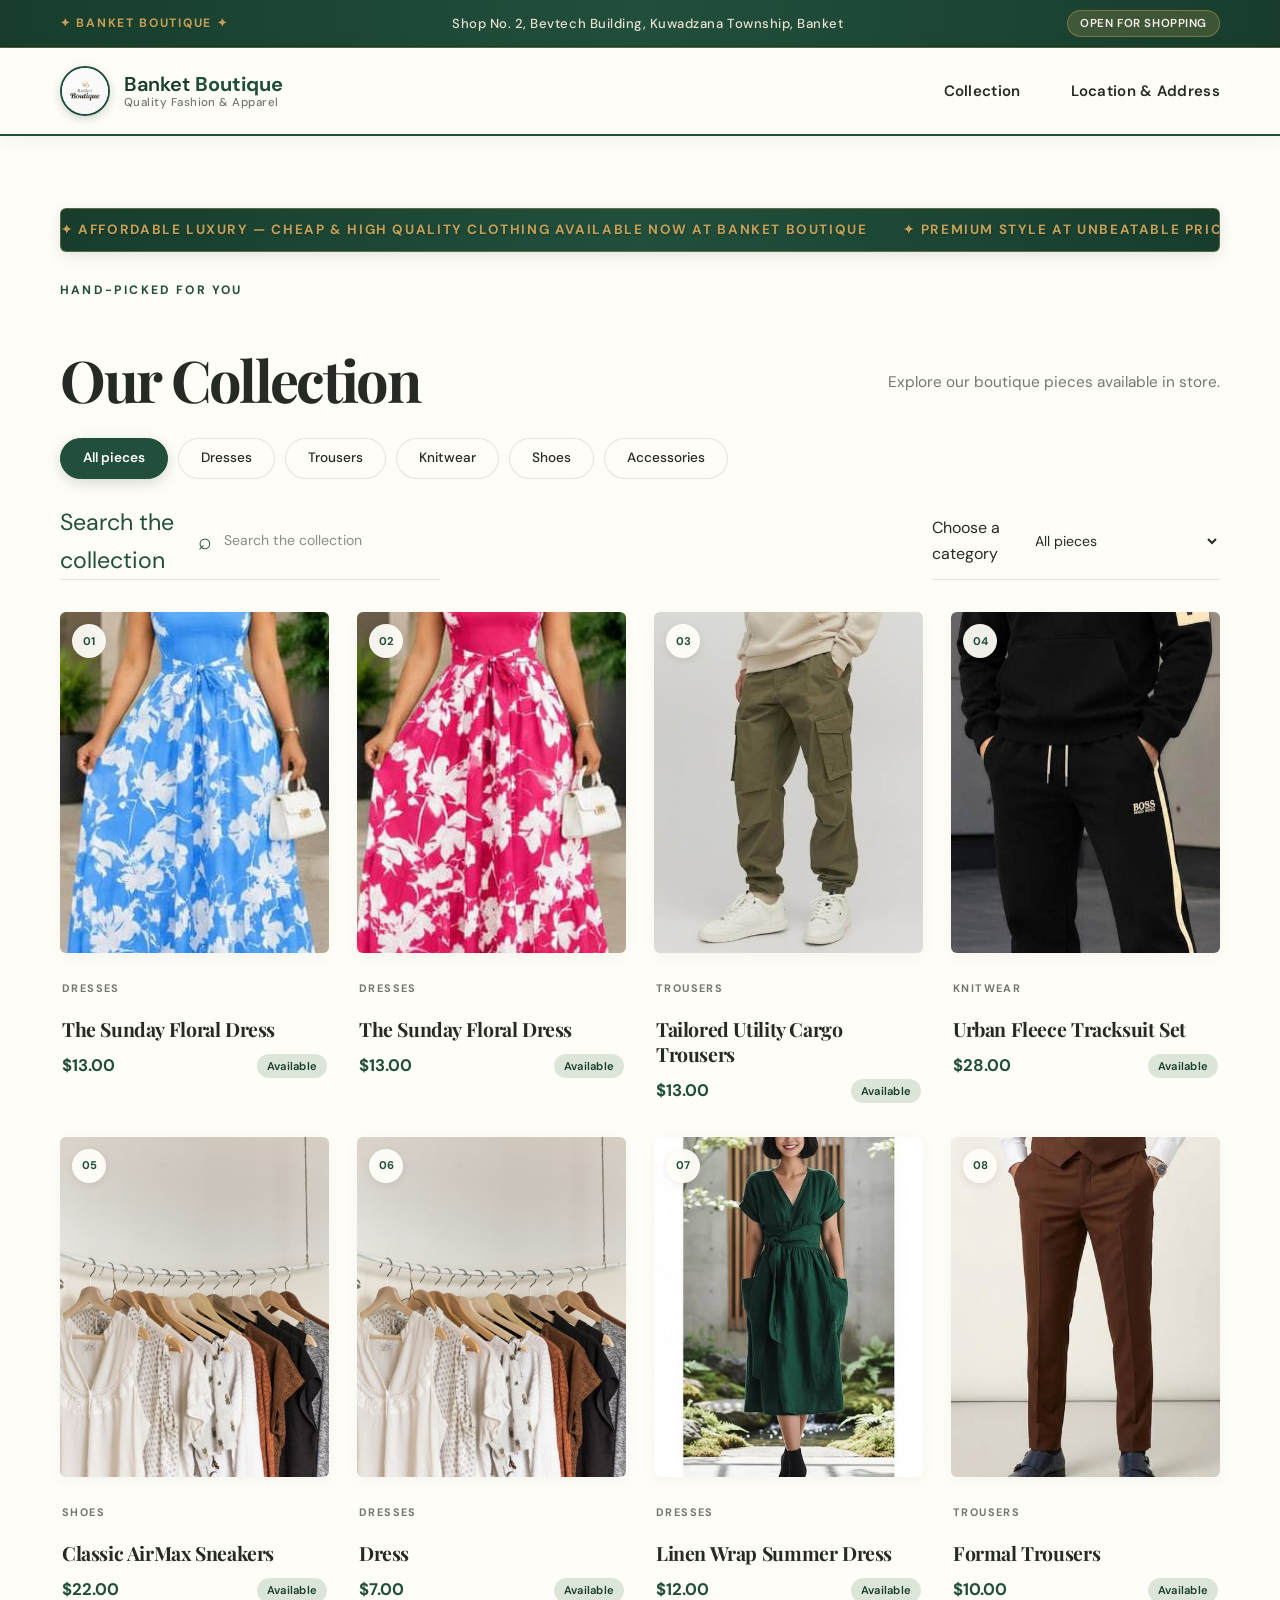
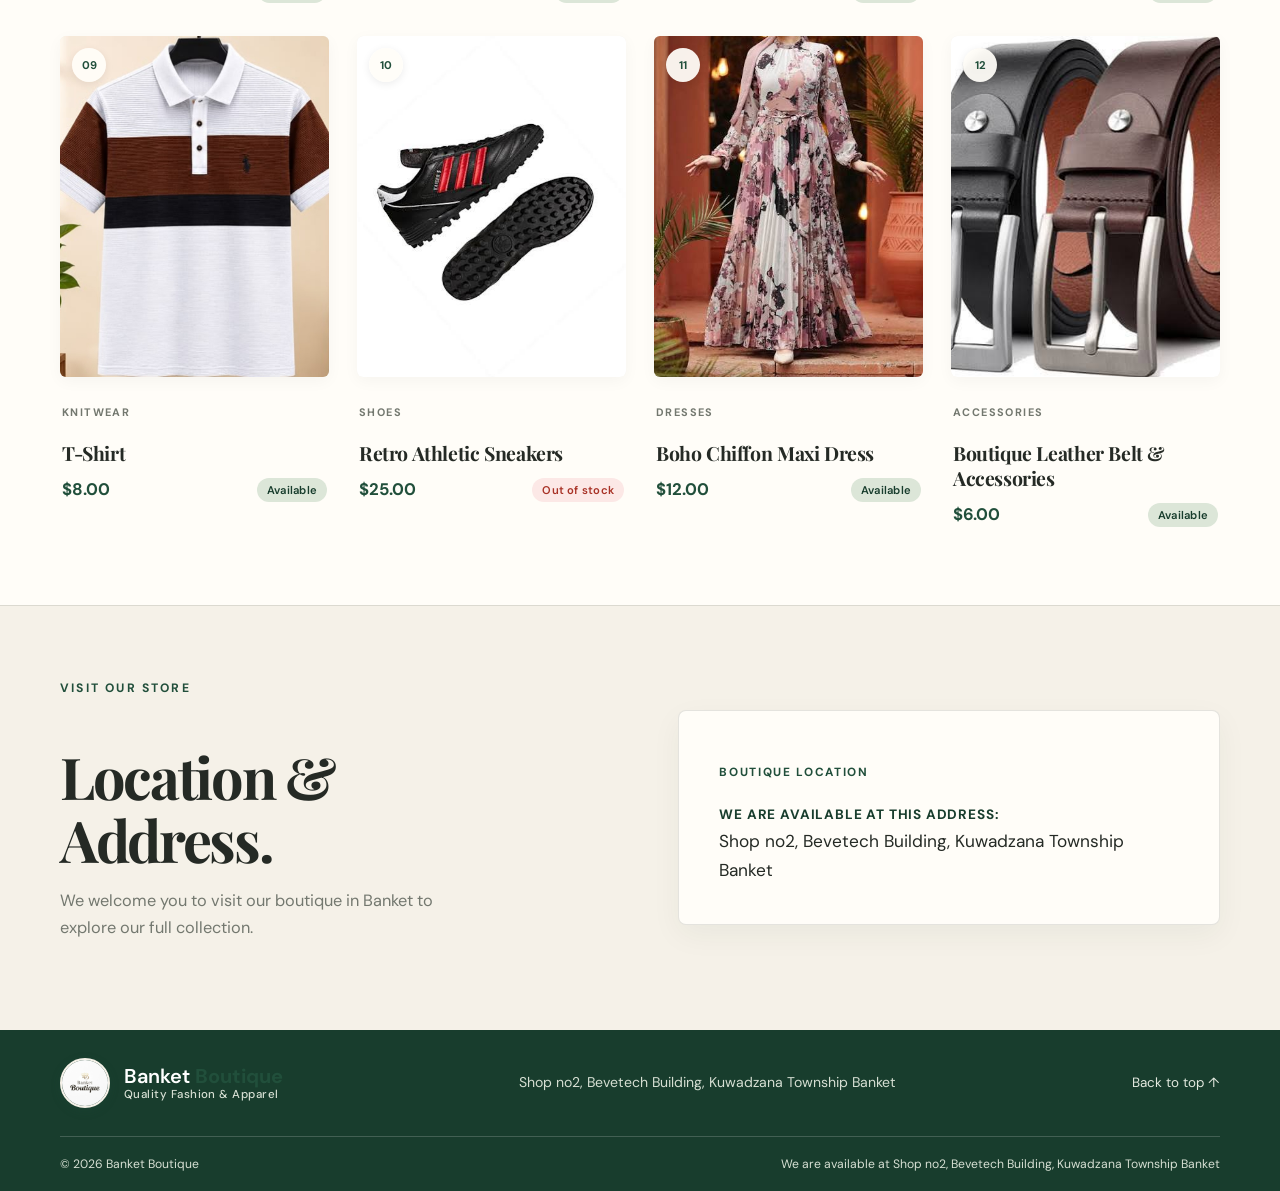
==== index.html @ 7249b6ff "Initial commit - BoutiqueWebsite" ====
<!DOCTYPE html>
<html lang="en">
  <head>
    <meta charset="UTF-8" />
    <meta name="viewport" content="width=device-width, initial-scale=1.0" />

    <meta name="theme-color" content="#214f3b" />

    <meta
      name="description"
      content="Discover the latest boutique styles at Banket Boutique."
    />

    <title>Banket Boutique | Quality Fashion & Apparel</title>

    <!-- Google Fonts -->
    <link rel="preconnect" href="https://fonts.googleapis.com" />
    <link rel="preconnect" href="https://fonts.gstatic.com" crossorigin />

    <link
      href="https://fonts.googleapis.com/css2?family=DM+Sans:wght@400;500;600;700&family=Playfair+Display:wght@500;600;700&display=swap"
      rel="stylesheet"
    />

    <!-- Main stylesheet -->
    <link rel="stylesheet" href="css/style.css" />

    <!-- Catalogue JavaScript -->
    <script src="js/store.js" defer></script>
  </head>

  <body>

    <!-- =====================================================
         ATTRACTIVE GREEN BELT ANNOUNCEMENT
    ====================================================== -->
    <div class="top-green-belt">
      <div class="container belt-content">
        <span class="belt-badge">✦ BANKET BOUTIQUE ✦</span>
        <span class="belt-text">Shop No. 2, Bevtech Building, Kuwadzana Township, Banket</span>
        <span class="belt-tag">Open for Shopping</span>
      </div>
    </div>


    <!-- =====================================================
         HEADER / NAVIGATION
    ====================================================== -->
    <header class="site-header">

      <div class="container nav-wrap">

        <!-- Brand with Shop Logo -->
        <a
          class="brand"
          href="#collection"
          aria-label="Banket Boutique home"
        >
          <img
            src="images/logo.jpeg"
            alt="Banket Boutique Shop Logo"
            class="shop-logo"
          />

          <div class="brand-text">
            <span>Banket <strong>Boutique</strong></span>
            <small class="brand-sub">Quality Fashion & Apparel</small>
          </div>
        </a>


        <!-- Mobile navigation button -->
        <button
          class="nav-toggle"
          type="button"
          aria-label="Open navigation"
          aria-expanded="false"
          aria-controls="mainNav"
        >
          <span></span>
          <span></span>
          <span></span>
        </button>


        <!-- Navigation -->
        <nav
          class="main-nav"
          id="mainNav"
          aria-label="Main navigation"
        >
          <a href="#collection">Collection</a>
          <a href="#contact">Location & Address</a>
        </nav>

      </div>

    </header>


    <!-- =====================================================
         MAIN
    ====================================================== -->
    <main>

      <!-- ===================================================
           COLLECTION SECTION
      ==================================================== -->
      <section
        class="collection section-space"
        id="collection"
      >

        <div class="container">

          <!-- MOVING GOLD TEXT GREEN BELT -->
          <div class="collection-green-belt" aria-label="Boutique Announcement">
            <div class="marquee-track">
              <div class="marquee-content">
                <span>✦ AFFORDABLE LUXURY — Cheap & High Quality Clothing Available Now at Banket Boutique</span>
                <span>✦ Premium Style at Unbeatable Prices</span>
                <span>✦ Visit Us at Shop No. 2, Bevtech Building, Kuwadzana Township, Banket</span>
                <span>✦ New Arrivals Everyday</span>
                <span>✦ AFFORDABLE LUXURY — Cheap & High Quality Clothing Available Now at Banket Boutique</span>
                <span>✦ Premium Style at Unbeatable Prices</span>
                <span>✦ Visit Us at Shop No. 2, Bevtech Building, Kuwadzana Township, Banket</span>
                <span>✦ New Arrivals Everyday</span>
              </div>
            </div>
          </div>

          <!-- Collection heading -->
          <div class="section-top">

            <div>

              <p class="eyebrow">
                Hand-picked for you
              </p>

              <h2>
                Our Collection
              </h2>

            </div>

            <p class="section-intro">
              Explore our boutique pieces available in store.
            </p>

          </div>


          <!-- =================================================
               CATEGORY PILLS & SEARCH FILTER
          ================================================== -->
          <div
            class="category-pills"
            id="categoryPills"
            role="tablist"
            aria-label="Filter collection by category"
          ></div>

          <div class="catalog-tools">

            <!-- Search -->
            <label class="search-box">

              <span class="sr-only">
                Search the collection
              </span>

              <span aria-hidden="true">
                ⌕
              </span>

              <input
                id="productSearch"
                type="search"
                placeholder="Search the collection"
              />

            </label>


            <!-- Category Select -->
            <label class="category-box">

              <span class="sr-only">
                Choose a category
              </span>

              <select
                id="categoryFilter"
                aria-label="Filter by category"
              >
                <option value="All">
                  All pieces
                </option>
              </select>

            </label>

          </div>


          <!-- =================================================
               PRODUCT GRID
          ================================================== -->
          <div
            class="product-grid"
            id="productGrid"
            aria-live="polite"
          ></div>

        </div>

      </section>


      <!-- ===================================================
           CONTACT SECTION
      ==================================================== -->
      <section
        class="contact section-space"
        id="contact"
      >

        <div class="container contact-layout">

          <!-- Contact introduction -->
          <div>

            <p class="eyebrow">
              Visit Our Store
            </p>

            <h2>
              Location &<br />
              <span>Address.</span>
            </h2>

            <p class="contact-copy">
              We welcome you to visit our boutique in Banket to explore our full collection.
            </p>

          </div>


          <!-- Contact details card -->
          <div class="contact-card">

            <p class="contact-label">
              Boutique Location
            </p>

            <p
              class="contact-address"
              data-contact-address
            >
              <strong>We are available at this address:</strong><br />
              Shop No. 2, Bevtech Building, Kuwadzana Township Banket
            </p>

          </div>

        </div>

      </section>

    </main>


    <!-- =====================================================
         FOOTER
    ====================================================== -->
    <footer class="site-footer">

      <div class="container footer-top">

        <!-- Footer brand with Logo -->
        <a
          class="brand brand-footer"
          href="#collection"
        >
          <img
            src="images/logo.jpeg"
            alt="Banket Boutique Logo"
            class="shop-logo"
          />

          <div class="brand-text">
            <span>Banket <strong>Boutique</strong></span>
            <small class="brand-sub" style="color: #d6dfd3;">Quality Fashion & Apparel</small>
          </div>
        </a>

        <p>
          Shop no2, Bevetech Building, Kuwadzana Township Banket
        </p>

        <a
          class="footer-top-link"
          href="#collection"
        >
          Back to top ↑
        </a>

      </div>


      <!-- Footer bottom -->
      <div class="container footer-bottom">

        <span>
          ©
          <span id="currentYear"></span>
          Banket Boutique
        </span>

        <span>
          We are available at Shop no2, Bevetech Building, Kuwadzana Township Banket
        </span>

      </div>

    </footer>


    <!-- =====================================================
         PRODUCT DETAILS MODAL
    ====================================================== -->
    <div
      class="product-modal"
      id="productModal"
      aria-hidden="true"
    >

      <!-- Dark background -->
      <div
        class="modal-backdrop"
        data-close-modal
      ></div>

      <!-- Modal Dialog -->
      <section
        class="modal-dialog"
        role="dialog"
        aria-modal="true"
        aria-labelledby="modalProductName"
      >

        <button
          class="modal-close"
          type="button"
          aria-label="Close product details"
        >
          ×
        </button>

        <div id="modalContent"></div>

      </section>

    </div>

  </body>
</html>
---- css/style.css ----
:root {
  --green: #214f3b;
  --green-deep: #183d2d;
  --green-soft: #dce6d8;
  --beige: #f5f1e8;
  --beige-dark: #e9e2d4;
  --paper: #fffdf8;
  --ink: #252a25;
  --muted: #73786f;
  --gold: #c5a059;
  --line: rgba(37, 42, 37, 0.12);
  --serif: "Playfair Display", Georgia, serif;
  --sans: "DM Sans", Arial, sans-serif;
  --shadow: 0 20px 60px rgba(24, 61, 45, 0.12);
}

* {
  box-sizing: border-box;
}

html {
  scroll-behavior: smooth;
  scroll-padding-top: 5.5rem;
}

body {
  margin: 0;
  background: var(--paper);
  color: var(--ink);
  font-family: var(--sans);
  line-height: 1.65;
}

body.modal-open {
  overflow: hidden;
}

a {
  color: inherit;
  text-decoration: none;
}

button,
input,
select {
  font: inherit;
}

button,
select {
  cursor: pointer;
}

img {
  display: block;
  max-width: 100%;
}

.container {
  width: min(1160px, calc(100% - 48px));
  margin-inline: auto;
}

.section-space {
  padding-block: 72px;
}


/* =========================
   ATTRACTIVE GREEN BELT ANNOUNCEMENT
========================= */

.top-green-belt {
  background: linear-gradient(90deg, #183d2d 0%, #214f3b 50%, #183d2d 100%);
  color: #f5f1e8;
  font-size: 0.82rem;
  letter-spacing: 0.04em;
  padding-block: 10px;
  border-bottom: 1px solid rgba(197, 160, 89, 0.35);
  box-shadow: inset 0 -1px 0 rgba(0, 0, 0, 0.15);
}

.belt-content {
  display: flex;
  align-items: center;
  justify-content: space-between;
  gap: 16px;
  flex-wrap: wrap;
}

.belt-badge {
  color: var(--gold);
  font-weight: 700;
  letter-spacing: 0.14em;
  text-transform: uppercase;
  font-size: 0.76rem;
  text-shadow: 0 1px 2px rgba(0, 0, 0, 0.2);
}

.belt-text {
  font-weight: 500;
  color: #e9e2d4;
}

.belt-tag {
  background: rgba(197, 160, 89, 0.22);
  color: #f5f1e8;
  border: 1px solid rgba(197, 160, 89, 0.45);
  padding: 3px 12px;
  border-radius: 20px;
  font-size: 0.72rem;
  font-weight: 600;
  letter-spacing: 0.05em;
  text-transform: uppercase;
}


/* =========================
   HEADER / NAVIGATION WITH SHOP LOGO
========================= */

.site-header {
  position: sticky;
  top: 0;
  z-index: 30;
  background: rgba(255, 253, 248, 0.95);
  border-bottom: 2px solid var(--green);
  backdrop-filter: blur(16px);
  -webkit-backdrop-filter: blur(16px);
  box-shadow: 0 4px 20px rgba(0, 0, 0, 0.05);
}

.nav-wrap {
  min-height: 86px;
  display: flex;
  align-items: center;
  justify-content: space-between;
  gap: 24px;
}

.brand {
  display: inline-flex;
  align-items: center;
  gap: 14px;
  color: var(--green-deep);
  font-size: 1.25rem;
  font-weight: 600;
  white-space: nowrap;
}

.shop-logo {
  width: 50px;
  height: 50px;
  object-fit: cover;
  border-radius: 50%;
  border: 2px solid var(--green);
  box-shadow: 0 3px 10px rgba(33, 79, 59, 0.22);
  transition: transform 240ms ease, box-shadow 240ms ease;
}

.brand:hover .shop-logo {
  transform: scale(1.06) rotate(3deg);
  box-shadow: 0 5px 16px rgba(33, 79, 59, 0.35);
}

.brand-text {
  display: flex;
  flex-direction: column;
  line-height: 1.15;
}

.brand-text strong {
  color: var(--green);
}

.brand-sub {
  color: var(--muted);
  font-size: 0.72rem;
  font-weight: 500;
  letter-spacing: 0.04em;
}

.main-nav {
  display: flex;
  align-items: center;
  gap: clamp(24px, 4vw, 50px);
  font-size: 0.94rem;
  font-weight: 600;
  letter-spacing: 0.02em;
}

.main-nav a {
  position: relative;
  padding-block: 8px;
  color: var(--ink);
  transition: color 180ms ease;
}

.main-nav a:hover {
  color: var(--green);
}

.main-nav a::after {
  position: absolute;
  right: 0;
  bottom: 0;
  left: 0;
  height: 2px;
  background: var(--green);
  content: "";
  transform: scaleX(0);
  transform-origin: left;
  transition: transform 200ms ease;
}

.main-nav a:hover::after,
.main-nav a:focus-visible::after {
  transform: scaleX(1);
}

.nav-toggle {
  display: none;
  width: 46px;
  height: 46px;
  padding: 12px;
  border: 1px solid var(--line);
  border-radius: 50%;
  background: var(--paper);
}

.nav-toggle span {
  display: block;
  height: 2px;
  margin-block: 4px;
  background: var(--green);
  transition: transform 160ms ease;
}


/* =========================
   COLLECTION & CATEGORY PILLS
========================= */

/* Collection Moving Gold Marquee Green Belt */
.collection-green-belt {
  background: linear-gradient(90deg, #183d2d 0%, #214f3b 50%, #183d2d 100%);
  border-radius: 6px;
  overflow: hidden;
  margin-bottom: 28px;
  padding-block: 10px;
  border: 1px solid rgba(197, 160, 89, 0.4);
  box-shadow: 0 4px 14px rgba(24, 61, 45, 0.12);
}

.marquee-track {
  display: flex;
  overflow: hidden;
  user-select: none;
  width: 100%;
}

.marquee-content {
  display: flex;
  align-items: center;
  gap: 36px;
  white-space: nowrap;
  animation: marqueeScroll 22s linear infinite;
}

.marquee-content span {
  color: var(--gold, #c5a059);
  font-size: 0.84rem;
  font-weight: 700;
  letter-spacing: 0.12em;
  text-transform: uppercase;
  text-shadow: 0 1px 2px rgba(0, 0, 0, 0.3);
}

@keyframes marqueeScroll {
  0% { transform: translateX(0); }
  100% { transform: translateX(-50%); }
}

.eyebrow {
  margin: 0 0 12px;
  color: var(--green);
  font-size: 0.76rem;
  font-weight: 700;
  letter-spacing: 0.18em;
  text-transform: uppercase;
}

h2 {
  font-family: var(--serif);
  margin-bottom: 0;
  font-size: clamp(2.4rem, 4.5vw, 3.8rem);
  letter-spacing: -0.04em;
  line-height: 1.08;
  color: var(--ink);
}

.section-top {
  display: flex;
  align-items: flex-end;
  justify-content: space-between;
  gap: 36px;
  margin-bottom: 28px;
}

.section-intro {
  max-width: 380px;
  color: var(--muted);
  font-size: 0.96rem;
}

.category-pills {
  display: flex;
  flex-wrap: wrap;
  gap: 10px;
  margin-bottom: 24px;
}

.category-pill {
  padding: 8px 22px;
  border: 1px solid var(--line);
  border-radius: 40px;
  background: var(--paper);
  color: var(--ink);
  font-size: 0.85rem;
  font-weight: 500;
  transition: all 180ms ease;
}

.category-pill:hover {
  background: var(--beige);
  border-color: var(--green);
  color: var(--green);
}

.category-pill.is-active {
  background: var(--green);
  border-color: var(--green);
  color: white;
  font-weight: 600;
  box-shadow: 0 4px 14px rgba(33, 79, 59, 0.2);
}

.catalog-tools {
  display: flex;
  justify-content: space-between;
  gap: 16px;
  margin-bottom: 32px;
}

.search-box,
.category-box {
  min-height: 48px;
  display: flex;
  align-items: center;
  border-bottom: 1px solid var(--line);
  transition: border-color 180ms ease;
}

.search-box:focus-within,
.category-box:focus-within {
  border-bottom-color: var(--green);
}

.search-box {
  width: min(380px, 100%);
  gap: 10px;
  color: var(--green);
  font-size: 1.45rem;
}

.search-box input,
.category-box select {
  width: 100%;
  border: 0;
  outline: 0;
  background: transparent;
  color: var(--ink);
  font-size: 0.88rem;
}

.search-box input::placeholder {
  color: #898d85;
}

.category-box select {
  min-width: 150px;
  padding: 10px 28px 10px 10px;
}


/* =========================
   PRODUCTS & LIVE ANIMATED PHOTOS
========================= */

.product-grid {
  display: grid;
  grid-template-columns: repeat(4, minmax(0, 1fr));
  gap: 28px;
}

.product-card {
  min-width: 0;
}

.product-card-button {
  width: 100%;
  padding: 0;
  border: 0;
  background: transparent;
  color: inherit;
  text-align: left;
  cursor: pointer;
  display: block;
}

/* Live Floating Photo Animation */
@keyframes liveFloat {
  0% { transform: scale(1) translateY(0px); }
  50% { transform: scale(1.025) translateY(-5px); }
  100% { transform: scale(1) translateY(0px); }
}

.live-photo-container {
  position: relative;
  overflow: hidden;
  aspect-ratio: 0.79;
  background: var(--beige);
  border-radius: 6px;
  box-shadow: 0 4px 16px rgba(0, 0, 0, 0.04);
}

.live-photo {
  width: 100%;
  height: 100%;
  object-fit: cover;
  object-position: center;
  transition: transform 400ms ease, filter 400ms ease;
}

.product-card-button:hover .live-photo,
.product-card-button:focus-visible .live-photo {
  animation: liveFloat 3s ease-in-out infinite;
  filter: brightness(1.03) contrast(1.02);
}

.product-number {
  position: absolute;
  top: 12px;
  left: 12px;
  display: grid;
  width: 34px;
  height: 34px;
  place-items: center;
  border-radius: 50%;
  background: rgba(255, 253, 248, 0.94);
  color: var(--green);
  font-size: 0.7rem;
  font-weight: 700;
  box-shadow: 0 2px 8px rgba(0, 0, 0, 0.08);
  backdrop-filter: blur(4px);
}

.quick-view-badge {
  position: absolute;
  right: 12px;
  bottom: 12px;
  padding: 6px 14px;
  border-radius: 20px;
  background: rgba(255, 253, 248, 0.94);
  color: var(--green-deep);
  font-size: 0.72rem;
  font-weight: 700;
  letter-spacing: 0.04em;
  opacity: 0;
  transform: translateY(6px);
  transition: opacity 200ms ease, transform 200ms ease;
  backdrop-filter: blur(4px);
}

.product-card-button:hover .quick-view-badge,
.product-card-button:focus-visible .quick-view-badge {
  opacity: 1;
  transform: translateY(0);
}

.product-details {
  padding: 16px 2px 4px;
}

.product-category {
  margin-bottom: 5px;
  color: var(--muted);
  font-size: 0.68rem;
  font-weight: 700;
  letter-spacing: 0.13em;
  text-transform: uppercase;
}

.product-details h3 {
  font-family: var(--serif);
  margin-bottom: 10px;
  font-size: 1.22rem;
  letter-spacing: -0.02em;
  line-height: 1.28;
  color: var(--ink);
  transition: color 160ms ease;
}

.product-card-button:hover h3 {
  color: var(--green);
}

.product-footer {
  display: flex;
  align-items: center;
  justify-content: space-between;
  gap: 8px;
}

.product-price {
  color: var(--green);
  font-size: 1.05rem;
  font-weight: 700;
}

.availability {
  padding: 3px 10px;
  border-radius: 20px;
  font-size: 0.7rem;
  font-weight: 600;
  letter-spacing: 0.02em;
  background: var(--green-soft);
  color: var(--green-deep);
}

.availability.is-unavailable {
  background: #fce8e6;
  color: #a83226;
}

.empty-message {
  grid-column: 1 / -1;
  padding: 50px 20px;
  background: var(--beige);
  color: var(--muted);
  text-align: center;
  border-radius: 6px;
}


/* =========================
   CONTACT SECTION
========================= */

.contact {
  background: var(--beige);
  border-top: 1px solid var(--line);
}

.contact-layout {
  display: grid;
  grid-template-columns: 1fr 1fr;
  align-items: center;
  gap: clamp(36px, 6vw, 80px);
}

.contact-copy {
  max-width: 400px;
  margin-top: 18px;
  color: var(--muted);
  font-size: 1.02rem;
}

.contact-card {
  padding: 40px;
  border: 1px solid var(--line);
  border-radius: 8px;
  background: var(--paper);
  box-shadow: 0 10px 30px rgba(24, 61, 45, 0.05);
}

.contact-label {
  margin-bottom: 16px;
  color: var(--green);
  font-size: 0.74rem;
  font-weight: 700;
  letter-spacing: 0.14em;
  text-transform: uppercase;
}

.contact-address {
  margin: 0;
  color: var(--ink);
  font-size: 1.08rem;
  line-height: 1.65;
}

.contact-address strong {
  color: var(--green-deep);
  font-size: 0.85rem;
  letter-spacing: 0.06em;
  text-transform: uppercase;
}


/* =========================
   FOOTER
========================= */

.site-footer {
  background: var(--green-deep);
  color: #fffdf8;
}

.footer-top,
.footer-bottom {
  display: flex;
  align-items: center;
  justify-content: space-between;
  gap: 20px;
}

.footer-top {
  min-height: 105px;
  padding-block: 28px;
}

.brand-footer {
  color: white;
}

.brand-footer .shop-logo {
  border-color: var(--beige);
}

.footer-top p {
  margin: 0;
  color: #d6dfd3;
  font-size: 0.88rem;
}

.footer-top-link {
  color: #e3e9df;
  font-size: 0.84rem;
}

.footer-bottom {
  min-height: 55px;
  border-top: 1px solid rgba(255, 255, 255, 0.18);
  color: #d6dfd3;
  font-size: 0.76rem;
}


/* =========================
   PRODUCT MODAL
========================= */

.product-modal {
  position: fixed;
  z-index: 50;
  inset: 0;
  display: grid;
  place-items: center;
  padding: 20px;
  visibility: hidden;
  opacity: 0;
  transition: opacity 180ms ease, visibility 180ms ease;
}

.product-modal.is-open {
  visibility: visible;
  opacity: 1;
}

.modal-backdrop {
  position: absolute;
  inset: 0;
  background: rgba(15, 32, 23, 0.68);
}

.modal-dialog {
  position: relative;
  z-index: 1;
  width: min(780px, 100%);
  max-height: min(720px, 92svh);
  overflow: auto;
  padding: 28px;
  background: var(--paper);
  border-radius: 8px;
  box-shadow: var(--shadow);
}

.modal-close {
  position: absolute;
  z-index: 2;
  top: 10px;
  right: 12px;
  width: 42px;
  height: 42px;
  border: 0;
  border-radius: 50%;
  background: var(--paper);
  color: var(--green);
  font-size: 1.8rem;
}

#modalContent {
  display: grid;
  grid-template-columns: 1fr 0.85fr;
  align-items: center;
  gap: 30px;
}

.modal-image {
  width: 100%;
  max-height: 540px;
  aspect-ratio: 0.8;
  object-fit: cover;
  object-position: center;
  background: var(--beige);
  border-radius: 6px;
}

.modal-info {
  padding: 18px 8px;
}

.modal-info h2 {
  font-family: var(--serif);
  margin-bottom: 15px;
  font-size: clamp(2rem, 4vw, 3rem);
}

.modal-price {
  margin-bottom: 8px;
  color: var(--green);
  font-size: 1.25rem;
  font-weight: 700;
}

.modal-availability {
  margin-bottom: 18px;
  font-size: 0.85rem;
  font-weight: 600;
}

.modal-availability.is-available {
  color: var(--green);
}

.modal-availability.is-unavailable {
  color: #a83226;
}

.modal-note {
  margin-bottom: 24px;
  color: var(--muted);
  font-size: 0.92rem;
  line-height: 1.6;
}


/* =========================
   RESPONSIVE MEDIA QUERIES
========================= */

@media (max-width: 900px) {
  .product-grid {
    grid-template-columns: repeat(2, minmax(0, 1fr));
    gap: 20px;
  }

  .contact-layout {
    grid-template-columns: 1fr;
    gap: 30px;
  }
}

@media (max-width: 640px) {
  .container {
    width: min(100% - 32px, 520px);
  }

  .belt-content {
    justify-content: center;
    text-align: center;
    gap: 6px;
  }

  .section-space {
    padding-block: 54px;
  }

  .nav-wrap {
    min-height: 72px;
  }

  .shop-logo {
    width: 42px;
    height: 42px;
  }

  .brand-text {
    font-size: 1.1rem;
  }

  .nav-toggle {
    display: block;
  }

  .main-nav {
    position: absolute;
    top: calc(100% + 8px);
    right: 16px;
    left: 16px;
    display: none;
    align-items: stretch;
    gap: 0;
    padding: 8px 20px;
    border: 1px solid var(--line);
    border-radius: 8px;
    background: var(--paper);
    box-shadow: var(--shadow);
  }

  .main-nav.is-open {
    display: flex;
    flex-direction: column;
  }

  .main-nav a {
    padding-block: 13px;
    border-bottom: 1px solid var(--line);
  }

  .main-nav a:last-child {
    border-bottom: 0;
  }

  .main-nav a::after {
    display: none;
  }

  .category-pills {
    gap: 8px;
    margin-bottom: 18px;
  }

  .category-pill {
    padding: 6px 14px;
    font-size: 0.78rem;
  }

  .catalog-tools {
    align-items: stretch;
    flex-direction: column;
    gap: 8px;
  }

  .search-box,
  .category-box {
    width: 100%;
  }

  .product-grid {
    gap: 20px 12px;
  }

  .contact-card {
    padding: 24px 20px;
  }

  .footer-top,
  .footer-bottom {
    align-items: flex-start;
    flex-direction: column;
  }

  .footer-top {
    gap: 12px;
    padding-block: 22px;
  }

  .footer-bottom {
    gap: 6px;
    padding-block: 12px;
  }

  #modalContent {
    grid-template-columns: 1fr;
    gap: 16px;
  }

  .modal-image {
    max-height: 44svh;
  }
}
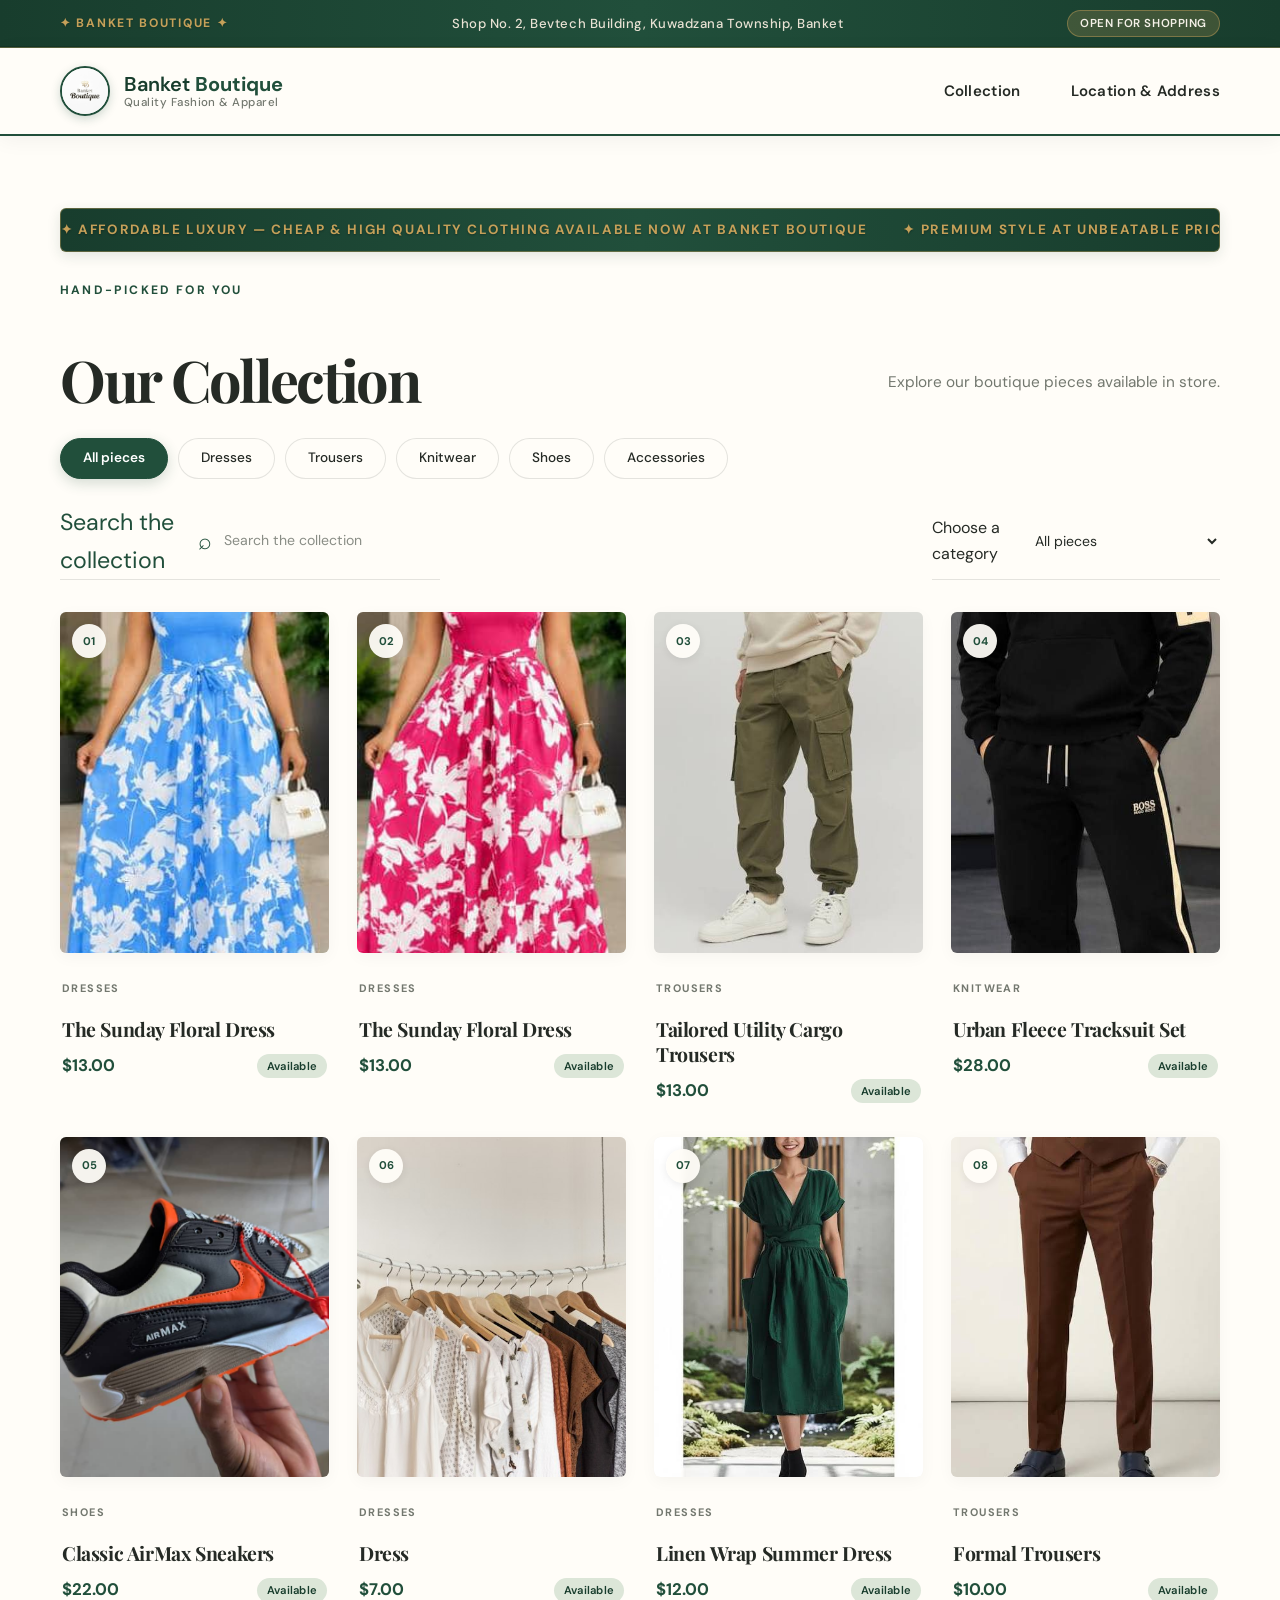
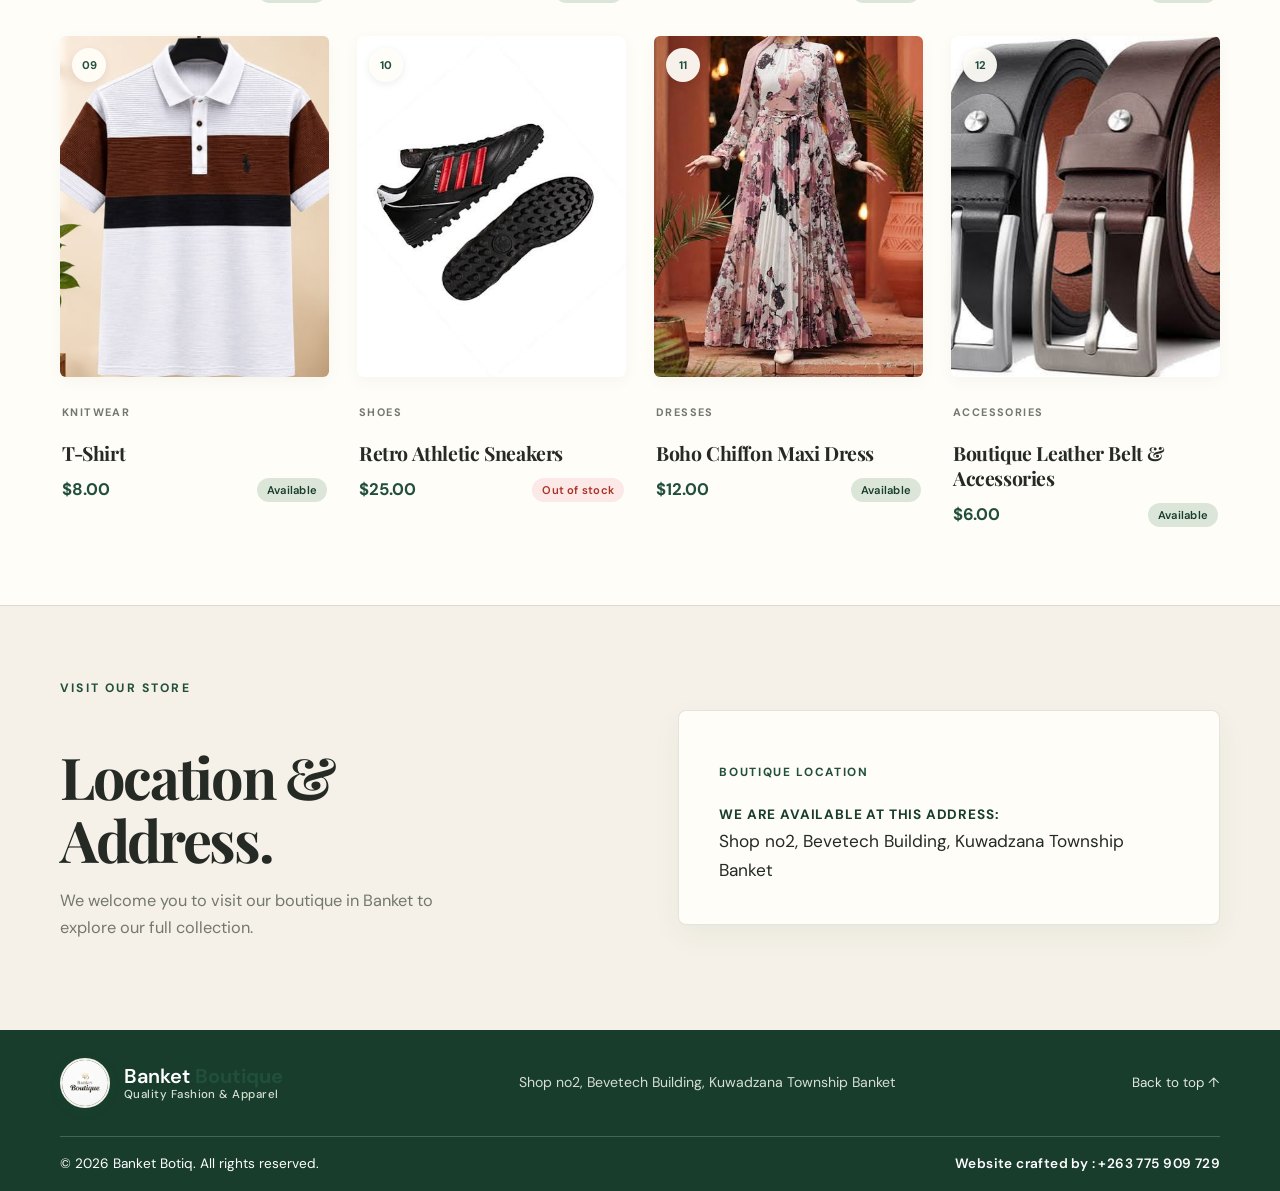
==== commit ac2d4d37: "Force update: Added website footer" ====
--- a/index.html
+++ b/index.html
@@ -312,15 +312,8 @@
       <!-- Footer bottom -->
       <div class="container footer-bottom">
 
-        <span>
-          ©
-          <span id="currentYear"></span>
-          Banket Boutique
-        </span>
-
-        <span>
-          We are available at Shop no2, Bevetech Building, Kuwadzana Township Banket
-        </span>
+        <p>&copy; <span id="currentYear">2026</span> Banket Botiq. All rights reserved.</p>
+        <p class="dev-credit">Website crafted by  : +263 775 909 729 </p>
 
       </div>
 
--- a/css/style.css
+++ b/css/style.css
@@ -651,9 +651,21 @@
 
 .footer-bottom {
   min-height: 55px;
-  border-top: 1px solid rgba(255, 255, 255, 0.18);
-  color: #d6dfd3;
-  font-size: 0.76rem;
+  border-top: 1px solid rgba(255, 255, 255, 0.2);
+  color: #ffffff;
+  font-size: 0.85rem;
+  padding-block: 16px;
+}
+
+.footer-bottom p {
+  margin: 0;
+  color: #ffffff;
+}
+
+.dev-credit {
+  color: #ffffff;
+  font-weight: 600;
+  letter-spacing: 0.03em;
 }
 
 
